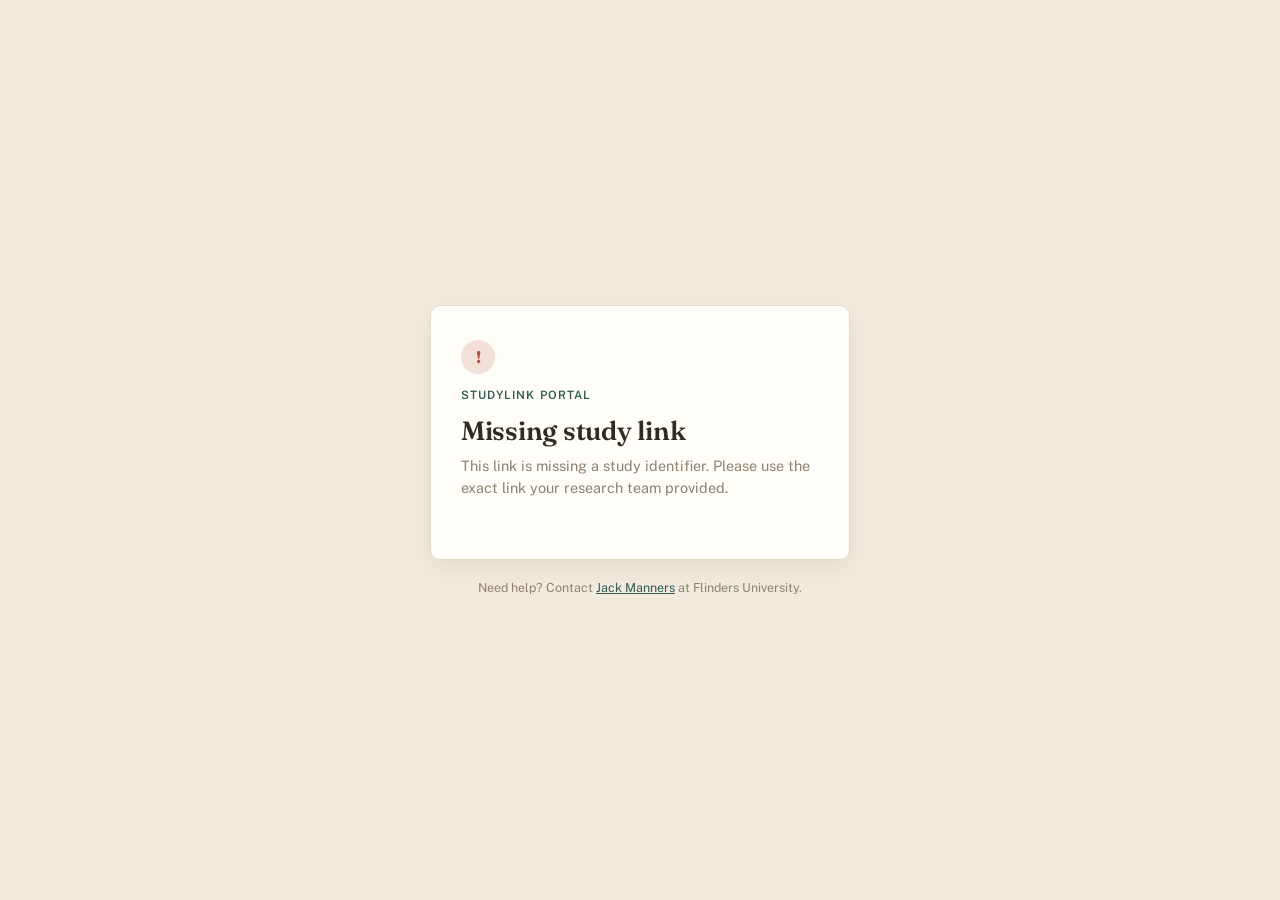
==== index.html @ aac68425 "Update Apps Script deployment URL Replace APPS_SCRIPT_URL in admin.html and index.html to point both" ====
<!DOCTYPE html>
<html lang="en">
<head>
<meta charset="UTF-8" />
<meta name="viewport" content="width=device-width, initial-scale=1.0" />
<title>StudyLink Portal</title>
<link rel="icon" type="image/svg+xml" href="favicon.svg">
<link rel="preconnect" href="https://fonts.googleapis.com">
<link rel="preconnect" href="https://fonts.gstatic.com" crossorigin>
<link href="https://fonts.googleapis.com/css2?family=Fraunces:opsz,wght@9..144,500;9..144,600&family=Public+Sans:wght@400;500;600;700&display=swap" rel="stylesheet">
<style>
  :root {
    --bg: #f2ebdd;
    --card-bg: #fffdf8;
    --text: #332a1f;
    --muted: #8c8071;
    --primary: #2f5d52;
    --primary-dark: #21453c;
    --success: #4d7c5f;
    --error: #b0503a;
    --border: #e5dcc6;
    --radius: 10px;
    --font-display: 'Fraunces', Georgia, 'Times New Roman', serif;
    --font-body: 'Public Sans', -apple-system, BlinkMacSystemFont, "Segoe UI", sans-serif;
  }
  * { box-sizing: border-box; }
  body {
    margin: 0;
    min-height: 100vh;
    display: flex;
    flex-direction: column;
    align-items: center;
    justify-content: center;
    gap: 20px;
    background: var(--bg);
    font-family: var(--font-body);
    color: var(--text);
    padding: 20px;
  }
  .card {
    width: 100%;
    max-width: 420px;
    background: var(--card-bg);
    border: 1px solid var(--border);
    border-radius: var(--radius);
    box-shadow: 0 8px 24px rgba(64, 48, 24, 0.08);
    padding: 34px 30px;
  }
  .flip-container {
    width: 100%;
    max-width: 420px;
    perspective: 1400px;
  }
  .flip-inner {
    position: relative;
    width: 100%;
    display: grid;
    transform-style: preserve-3d;
    transition: transform 0.7s cubic-bezier(0.4, 0.15, 0.2, 1);
  }
  .flip-inner.flipped {
    transform: rotateY(180deg);
  }
  .flip-face {
    grid-area: 1 / 1;
    width: 100%;
    align-self: start;
    backface-visibility: hidden;
    -webkit-backface-visibility: hidden;
  }
  .flip-face-back {
    transform: rotateY(180deg);
  }
  .eyebrow {
    font-family: var(--font-body);
    font-size: 0.72rem;
    font-weight: 600;
    letter-spacing: 0.1em;
    text-transform: uppercase;
    color: var(--primary);
    margin: 0 0 12px;
  }
  h1 {
    font-family: var(--font-display);
    font-size: 1.65rem;
    font-weight: 600;
    letter-spacing: -0.01em;
    margin: 0 0 8px;
  }
  p.subtitle {
    margin: 0 0 26px;
    color: var(--muted);
    font-size: 0.9rem;
    line-height: 1.55;
  }
  label {
    display: block;
    font-size: 0.82rem;
    font-weight: 600;
    margin-bottom: 6px;
    color: var(--text);
  }
  input[type="text"],
  input[type="tel"],
  input[type="number"] {
    width: 100%;
    padding: 12px 14px;
    font-size: 1rem;
    font-family: var(--font-body);
    background: var(--bg);
    color: var(--text);
    border: 1px solid var(--border);
    border-radius: 8px;
    margin-bottom: 16px;
    outline: none;
    letter-spacing: 0.02em;
    transition: border-color 0.15s;
  }
  input:focus {
    border-color: var(--primary);
  }
  input::placeholder {
    color: #b3a892;
    letter-spacing: normal;
  }
  button {
    width: 100%;
    padding: 12px 16px;
    font-family: var(--font-body);
    font-size: 0.95rem;
    font-weight: 600;
    letter-spacing: 0.01em;
    border: none;
    border-radius: 8px;
    background: var(--primary);
    color: #fdfaf3;
    cursor: pointer;
    transition: background 0.15s, opacity 0.15s;
    display: flex;
    align-items: center;
    justify-content: center;
    gap: 8px;
  }
  button:hover:not(:disabled) { background: var(--primary-dark); }
  button:disabled { opacity: 0.6; cursor: not-allowed; }
  .hidden { display: none !important; }
  .error-msg {
    color: var(--error);
    font-size: 0.85rem;
    margin: -8px 0 16px;
    min-height: 1em;
  }
  /* Plain spinner — used everywhere except the login button, which gets
     the more elaborate breathing-dots .loader below. */
  .spinner {
    width: 20px;
    height: 20px;
    border: 2.5px solid rgba(0, 0, 0, 0.12);
    border-top-color: var(--primary);
    border-radius: 50%;
    animation: spin 0.7s linear infinite;
  }
  @keyframes spin { to { transform: rotate(360deg); } }

  .loader {
    display: flex;
    align-items: center;
    justify-content: center;
    gap: 7px;
    height: 10px;
  }
  .loader span {
    width: 8px;
    height: 8px;
    border-radius: 50%;
    background: currentColor;
    transform: scale(0.4);
    opacity: 0.4;
  }
  .loader span:nth-child(1) { animation: dot-breathe-0 1.7s ease-in-out infinite; }
  .loader span:nth-child(2) { animation: dot-breathe-1 1.7s ease-in-out infinite; }
  .loader span:nth-child(3) { animation: dot-breathe-2 1.7s ease-in-out infinite; }
  .loader span:nth-child(4) { animation: dot-breathe-3 1.7s ease-in-out infinite; }
  .loader span:nth-child(5) { animation: dot-breathe-4 1.7s ease-in-out infinite; }
  /* Each dot grows on the way left→right, then the rightmost dot shrinks
     first and the leftmost last, so the "lit" region visibly contracts
     right→left — a breathing sweep rather than five dots pulsing in place. */
  @keyframes dot-breathe-0 {
    0% { transform: scale(0.4); opacity: 0.4; }
    10%, 90% { transform: scale(1); opacity: 1; }
    100% { transform: scale(0.4); opacity: 0.4; }
  }
  @keyframes dot-breathe-1 {
    0%, 10% { transform: scale(0.4); opacity: 0.4; }
    20%, 80% { transform: scale(1); opacity: 1; }
    90%, 100% { transform: scale(0.4); opacity: 0.4; }
  }
  @keyframes dot-breathe-2 {
    0%, 20% { transform: scale(0.4); opacity: 0.4; }
    30%, 70% { transform: scale(1); opacity: 1; }
    80%, 100% { transform: scale(0.4); opacity: 0.4; }
  }
  @keyframes dot-breathe-3 {
    0%, 30% { transform: scale(0.4); opacity: 0.4; }
    40%, 60% { transform: scale(1); opacity: 1; }
    70%, 100% { transform: scale(0.4); opacity: 0.4; }
  }
  @keyframes dot-breathe-4 {
    0%, 40% { transform: scale(0.4); opacity: 0.4; }
    50% { transform: scale(1); opacity: 1; }
    60%, 100% { transform: scale(0.4); opacity: 0.4; }
  }

  .participant-badge {
    display: inline-block;
    max-width: 100%;
    background: var(--bg);
    border: 1px solid var(--border);
    color: var(--primary-dark);
    font-weight: 600;
    letter-spacing: 0.01em;
    padding: 4px 12px;
    border-radius: 999px;
    font-size: 0.76rem;
    margin-bottom: 20px;
    overflow-wrap: anywhere;
  }
  .status-line {
    text-align: center;
    color: var(--muted);
    font-size: 0.88rem;
    margin-top: 14px;
    min-height: 1.2em;
  }
  .code-display {
    text-align: center;
    padding: 26px 10px;
    border-radius: 10px;
    background: var(--bg);
    border: 1px solid var(--border);
    margin-top: 18px;
    transition: background 0.3s, border-color 0.3s, padding 0.3s;
  }
  .code-display.pulse {
    animation: pulseIn 0.5s ease;
  }
  @keyframes pulseIn {
    0% { transform: scale(0.96); opacity: 0; }
    100% { transform: scale(1); opacity: 1; }
  }
  .code-value-row {
    display: flex;
    align-items: center;
    justify-content: center;
    gap: 10px;
  }
  .code-value {
    font-family: var(--font-display);
    font-size: 2.5rem;
    font-weight: 600;
    font-variant-numeric: tabular-nums;
    letter-spacing: 0.1em;
    color: var(--primary);
    transition: font-size 0.3s, color 0.3s;
  }
  .copy-btn {
    flex: none;
    width: auto;
    padding: 0;
    display: inline-flex;
    align-items: center;
    justify-content: center;
    background: none;
    border: none;
    color: var(--muted);
    cursor: pointer;
    transition: color 0.15s;
  }
  .copy-btn:hover { background: none; color: var(--primary); }
  .copy-btn svg { width: 16px; height: 16px; display: block; }
  .copy-btn.copied { color: var(--success); }
  .code-value-row .copy-btn svg { width: 20px; height: 20px; }
  /* Only match found, but stale — de-emphasize instead of announcing it
     like a fresh code, since it likely isn't what the participant needs. */
  .code-display.stale {
    padding: 16px 10px;
    background: transparent;
  }
  .code-display.stale .code-value {
    font-size: 1.5rem;
    color: var(--muted);
    letter-spacing: 0.08em;
  }
  .code-age {
    display: none;
    margin-top: 6px;
    font-size: 0.74rem;
    color: var(--muted);
  }
  .code-display.stale .code-age {
    display: block;
  }
  .code-subject {
    margin-top: 8px;
    font-size: 0.8rem;
    color: var(--muted);
    word-break: break-word;
  }
  .history-toggle {
    background: none;
    border: none;
    width: auto;
    padding: 0;
    margin-top: 14px;
    font-size: 0.8rem;
    font-weight: 600;
    color: var(--primary);
    text-decoration: underline;
    cursor: pointer;
  }
  .history-toggle:hover { color: var(--primary-dark); background: none; }
  .code-history {
    margin-top: 12px;
    display: flex;
    flex-direction: column;
    gap: 8px;
  }
  .code-history-item {
    display: flex;
    justify-content: space-between;
    align-items: baseline;
    gap: 10px;
    padding: 8px 12px;
    background: var(--bg);
    border: 1px solid var(--border);
    border-radius: 8px;
    font-size: 0.8rem;
  }
  .code-history-code-group {
    display: flex;
    align-items: center;
    gap: 6px;
  }
  .code-history-code {
    font-family: var(--font-display);
    font-weight: 600;
    font-variant-numeric: tabular-nums;
    letter-spacing: 0.06em;
    color: var(--text);
  }
  .code-history-meta {
    color: var(--muted);
    text-align: right;
    white-space: nowrap;
  }
  .logout-link {
    display: block;
    text-align: center;
    margin-top: 18px;
    font-size: 0.85rem;
    color: var(--muted);
    text-decoration: underline;
    cursor: pointer;
    background: none;
    border: none;
    width: auto;
    padding: 0;
  }
  .logout-link:hover { color: var(--text); background: none; }

  .status-icon {
    width: 34px;
    height: 34px;
    border-radius: 50%;
    display: flex;
    align-items: center;
    justify-content: center;
    margin-bottom: 14px;
    background: var(--bg);
  }
  .status-icon.warn {
    background: #f3e0d8;
    color: var(--error);
    font-family: var(--font-display);
    font-weight: 700;
  }

  .health-check-trigger {
    margin-top: 10px;
  }
  .health-check-item {
    padding: 9px 0;
    border-bottom: 1px solid var(--border);
    font-size: 0.85rem;
    display: flex;
    gap: 8px;
    align-items: flex-start;
  }
  .health-check-item:last-child { border-bottom: none; }
  .health-check-mark {
    flex: none;
    width: 18px;
    height: 18px;
    border-radius: 50%;
    display: flex;
    align-items: center;
    justify-content: center;
    font-size: 0.7rem;
    font-weight: 700;
    color: #fff;
  }
  .health-check-mark.ok { background: var(--success); }
  .health-check-mark.fail { background: var(--error); }
  .health-check-detail {
    margin-top: 2px;
    font-size: 0.74rem;
    color: var(--muted);
    word-break: break-word;
  }

  footer {
    text-align: center;
    font-size: 0.78rem;
    color: var(--muted);
    max-width: 420px;
  }
  footer a {
    color: var(--primary);
    text-decoration: underline;
  }
  footer a:hover { color: var(--primary-dark); }
</style>
</head>
<body>

  <!-- Shown while resolving the study, or if the ?base= link is missing/unknown -->
  <div class="card" id="statusCard">
    <div class="status-icon" id="statusIcon"><span class="spinner"></span></div>
    <p class="eyebrow">StudyLink Portal</p>
    <h1 id="statusHeading">Loading…</h1>
    <p class="subtitle" id="statusMessage" aria-live="polite">One moment.</p>
  </div>

  <!-- Login / code retrieval, as a horizontal flip card -->
  <div class="flip-container hidden" id="flipContainer">
    <div class="flip-inner" id="flipInner">

      <!-- Login screen (front face) -->
      <div class="card flip-face" id="loginCard">
        <p class="eyebrow" id="studyEyebrow">StudyLink Portal</p>
        <h1>Sign in</h1>
        <p class="subtitle">Enter your access token to retrieve your device verification code.</p>
        <form id="loginForm">
          <label for="patientToken">Access Token</label>
          <input type="text" id="patientToken" placeholder="Enter your token" required autocomplete="off" />
          <div class="error-msg" id="loginError" role="alert"></div>
          <button type="submit" id="loginBtn">
            <span id="loginBtnText">Continue</span>
          </button>
        </form>
        <button type="button" class="logout-link health-check-trigger" id="healthCheckBtn">Check system status</button>
      </div>

      <!-- Back face: code retrieval screen, or system-status panel -->
      <div class="card flip-face flip-face-back" id="backFace">
        <div id="codeCard">
          <div class="participant-badge" id="participantBadge"></div>
          <h1 id="codeHeading">Looking for your code</h1>
          <p class="subtitle">We're watching your device's inbox — this updates automatically.</p>

          <button id="fetchBtn">Waiting for code…</button>
          <div class="status-line" id="statusLine" aria-live="polite"></div>

          <div class="code-display hidden" id="codeDisplay">
            <div class="code-value-row">
              <div class="code-value" id="codeValue"></div>
              <button type="button" class="copy-btn" id="copyPrimaryBtn" aria-label="Copy code"></button>
            </div>
            <div class="code-subject" id="codeSubject"></div>
            <div class="code-age" id="codeAge"></div>
          </div>

          <button type="button" class="history-toggle hidden" id="historyToggle"></button>
          <div class="code-history hidden" id="codeHistory"></div>

          <button type="button" class="logout-link" id="logoutBtn">Sign out</button>
        </div>

        <div id="healthCard" class="hidden">
          <p class="eyebrow">StudyLink Portal</p>
          <h1>System status</h1>
          <p class="subtitle">Checks the backend's config, REDCap connectivity, and Gmail access.</p>
          <div id="healthResults" aria-live="polite"></div>
          <button type="button" class="logout-link health-check-trigger" id="healthBackBtn">Back to sign in</button>
        </div>
      </div>

    </div>
  </div>

  <footer>
    Need help? Contact <a href="mailto:jack.manners@flinders.edu.au">Jack Manners</a> at Flinders University.
  </footer>

<script>
  // ── Configuration ────────────────────────────────────────────────────
  // This site talks to one Apps Script deployment. Which study a visitor
  // hits is picked by a `?base=value` query param — the backend resolves
  // everything else (REDCap config, display name, dedicated vs forwarded)
  // from its own Script Properties. See backend/Code.gs.
  const APPS_SCRIPT_URL = 'https://script.google.com/macros/s/AKfycbwiiGSyvZVQu3YsOCex7F7COPdEGtF26VEbgBn6jhNqsBMx2fxoNR5owNkuV1xASe0FwQ/exec';

  let STUDY_NAME = null;
  let STUDY_BASE = null;

  const POLL_INTERVAL_MS = 5000;
  const MAX_POLL_ATTEMPTS = 24; // 24 * 5s = 120s
  const AUTO_RECHECK_MS = 30000; // re-run the fetch cycle this often while idle

  // ── State ────────────────────────────────────────────────────────────
  let currentToken = null;
  let pollTimer = null;
  let pollAttempts = 0;
  let autoRecheckTimer = null;

  const statusCard = document.getElementById('statusCard');
  const statusIcon = document.getElementById('statusIcon');
  const statusHeading = document.getElementById('statusHeading');
  const statusMessage = document.getElementById('statusMessage');

  const flipContainer = document.getElementById('flipContainer');
  const flipInner = document.getElementById('flipInner');

  const loginForm = document.getElementById('loginForm');
  const loginBtn = document.getElementById('loginBtn');
  const loginBtnText = document.getElementById('loginBtnText');
  const loginError = document.getElementById('loginError');

  const participantBadge = document.getElementById('participantBadge');
  const fetchBtn = document.getElementById('fetchBtn');
  const statusLine = document.getElementById('statusLine');
  const codeDisplay = document.getElementById('codeDisplay');
  const codeValue = document.getElementById('codeValue');
  const copyPrimaryBtn = document.getElementById('copyPrimaryBtn');
  const codeSubject = document.getElementById('codeSubject');
  const codeAge = document.getElementById('codeAge');
  const historyToggle = document.getElementById('historyToggle');
  const codeHistory = document.getElementById('codeHistory');
  const logoutBtn = document.getElementById('logoutBtn');

  const HISTORY_AUTO_EXPAND_MINUTES = 10;

  // ── Study resolution ─────────────────────────────────────────────────
  initStudy();

  async function initStudy() {
    const base = new URLSearchParams(window.location.search).get('base');
    if (!base) {
      showStudyError('Missing study link', 'This link is missing a study identifier. Please use the exact link your research team provided.');
      return;
    }
    STUDY_BASE = base;

    let result;
    try {
      result = await callBackend('studyInfo', {});
    } catch (err) {
      showStudyError('Could not reach the server', 'Please check your connection and reload the page.');
      return;
    }

    if (!result.success) {
      showStudyError('Study not found', 'This link doesn\'t match a known study. Please use the exact link your research team provided.');
      return;
    }

    STUDY_NAME = result.name || 'StudyLink Portal';
    document.title = STUDY_NAME;
    document.getElementById('studyEyebrow').textContent = STUDY_NAME;

    const prefillToken = new URLSearchParams(window.location.search).get('token');
    if (prefillToken) {
      document.getElementById('patientToken').value = prefillToken;
    }

    statusCard.classList.add('hidden');
    flipContainer.classList.remove('hidden');
  }

  function showStudyError(heading, message) {
    statusIcon.className = 'status-icon warn';
    statusIcon.textContent = '!';
    statusHeading.textContent = heading;
    statusMessage.textContent = message;
  }

  // Sending as text/plain avoids a CORS preflight against the Apps Script
  // endpoint (which cannot answer OPTIONS). The body is still JSON.
  // `base` is always included so a shared hub deployment (serving
  // multiple forwarded-mail studies from one Apps Script) knows which
  // study's config to use — a dedicated single-study deployment just
  // ignores it.
  async function callBackend(action, extra) {
    const response = await fetch(APPS_SCRIPT_URL, {
      method: 'POST',
      headers: { 'Content-Type': 'text/plain;charset=utf-8' },
      body: JSON.stringify(Object.assign({ action: action, base: STUDY_BASE }, extra))
    });
    if (!response.ok) {
      throw new Error('Network error (' + response.status + ')');
    }
    return response.json();
  }

  // ── Login ────────────────────────────────────────────────────────────
  loginForm.addEventListener('submit', async (e) => {
    e.preventDefault();
    const token = document.getElementById('patientToken').value.trim();
    if (!token) return;

    loginError.textContent = '';
    setLoginLoading(true);

    try {
      const result = await callBackend('verify', { token: token });
      if (result.success) {
        currentToken = token;
        showCodeScreen(result.address);
      } else {
        loginError.textContent = result.error || 'Verification failed.';
      }
    } catch (err) {
      loginError.textContent = 'Could not reach the server. Please try again.';
    } finally {
      setLoginLoading(false);
    }
  });

  function setLoginLoading(isLoading) {
    loginBtn.disabled = isLoading;
    loginBtnText.textContent = isLoading ? '' : 'Continue';
    if (isLoading) {
      loginBtn.innerHTML = '<span class="loader"><span></span><span></span><span></span><span></span><span></span></span>';
    } else {
      loginBtn.innerHTML = '<span id="loginBtnText">Continue</span>';
    }
  }

  function showCodeScreen(address) {
    participantBadge.textContent = address || 'Signed in';
    flipInner.classList.add('flipped');
    startPolling();
  }

  logoutBtn.addEventListener('click', () => {
    resetCodeScreen();
    clearAutoRecheck();
    currentToken = null;
    document.getElementById('patientToken').value = '';
    flipInner.classList.remove('flipped');
  });

  // ── Code fetch + polling ─────────────────────────────────────────────
  fetchBtn.addEventListener('click', startPolling);

  function resetCodeScreen() {
    stopPolling();
    fetchBtn.disabled = false;
    fetchBtn.textContent = 'Fetch Device Code';
    statusLine.textContent = '';
    codeDisplay.classList.add('hidden');
    codeDisplay.classList.remove('pulse');
    codeDisplay.classList.remove('stale');
    codeAge.textContent = '';
    historyToggle.classList.add('hidden');
    codeHistory.classList.add('hidden');
    codeHistory.innerHTML = '';
  }

  function startPolling() {
    // Every call to startPolling — manual click, initial login, or an
    // auto-recheck firing — resets the 30s auto-recheck clock from here.
    scheduleAutoRecheck();
    pollAttempts = 0;
    fetchBtn.disabled = true;
    codeDisplay.classList.add('hidden');
    fetchBtn.textContent = 'Waiting for code...';
    pollOnce();
    pollTimer = setInterval(pollOnce, POLL_INTERVAL_MS);
  }

  function stopPolling() {
    if (pollTimer) {
      clearInterval(pollTimer);
      pollTimer = null;
    }
  }

  // Re-runs the same check as a manual "Fetch Device Code" press, every
  // AUTO_RECHECK_MS, as long as this screen stays open. Skips a tick if a
  // fetch cycle is still actively running (pollTimer set) rather than
  // interrupting it. Resets (not just continues) on every startPolling()
  // call, so a manual press pushes the next auto-recheck 30s further out.
  function scheduleAutoRecheck() {
    if (autoRecheckTimer) clearInterval(autoRecheckTimer);
    autoRecheckTimer = setInterval(() => {
      if (!pollTimer) startPolling();
    }, AUTO_RECHECK_MS);
  }

  function clearAutoRecheck() {
    if (autoRecheckTimer) {
      clearInterval(autoRecheckTimer);
      autoRecheckTimer = null;
    }
  }

  async function pollOnce() {
    pollAttempts++;
    const secondsLeft = Math.max(0, (MAX_POLL_ATTEMPTS - pollAttempts) * (POLL_INTERVAL_MS / 1000));
    statusLine.textContent = 'Checking for code... (' + secondsLeft + 's remaining)';

    try {
      const result = await callBackend('fetchCode', { token: currentToken });
      if (result.found && result.code) {
        stopPolling();
        showCode(result);
        return;
      }
      if (result.error) {
        stopPolling();
        statusLine.textContent = result.error;
        fetchBtn.disabled = false;
        fetchBtn.textContent = 'Fetch Device Code';
        return;
      }
    } catch (err) {
      // Transient network errors are ignored; polling continues until timeout.
    }

    if (pollAttempts >= MAX_POLL_ATTEMPTS) {
      stopPolling();
      statusLine.textContent = 'No code received within 2 minutes. Please try again.';
      fetchBtn.disabled = false;
      fetchBtn.textContent = 'Fetch Device Code';
    }
  }

  function showCode(result) {
    fetchBtn.disabled = false;
    fetchBtn.textContent = 'Fetch Device Code';
    statusLine.textContent = 'Code received.';
    codeValue.textContent = result.code;
    copyPrimaryBtn.dataset.code = result.code;
    codeSubject.textContent = result.subject || '';

    const ageMinutes = (Date.now() - new Date(result.receivedAt).getTime()) / 60000;
    const stale = ageMinutes >= HISTORY_AUTO_EXPAND_MINUTES;
    codeAge.textContent = stale ? 'Received ' + relativeTime(result.receivedAt) : '';
    codeDisplay.classList.toggle('stale', stale);

    codeDisplay.classList.remove('hidden');
    codeDisplay.classList.add('pulse');
    renderHistory(result.messages || [], result.receivedAt);
  }

  // Others besides the primary/most-recent code, which is already shown
  // big above. Nothing to render when there's only one match.
  function renderHistory(messages, primaryReceivedAt) {
    const others = messages.slice(1);
    if (others.length === 0) {
      historyToggle.classList.add('hidden');
      codeHistory.classList.add('hidden');
      codeHistory.innerHTML = '';
      return;
    }

    codeHistory.innerHTML = others.map((m) => {
      const subject = escapeHtml(m.subject || '');
      const code = escapeHtml(m.code || '');
      const when = escapeHtml(relativeTime(m.receivedAt));
      return '<div class="code-history-item">' +
        '<span class="code-history-code-group">' +
          '<span class="code-history-code">' + code + '</span>' +
          '<button type="button" class="copy-btn" data-code="' + code + '" aria-label="Copy code">' + COPY_ICON_SVG + '</button>' +
        '</span>' +
        '<span class="code-history-meta" title="' + subject + '">' + when + '</span>' +
        '</div>';
    }).join('');

    const primaryAgeMinutes = (Date.now() - new Date(primaryReceivedAt).getTime()) / 60000;
    const autoExpand = primaryAgeMinutes < HISTORY_AUTO_EXPAND_MINUTES;

    historyToggle.textContent = 'Show ' + others.length + ' earlier code' + (others.length > 1 ? 's' : '');
    historyToggle.classList.remove('hidden');
    codeHistory.classList.toggle('hidden', !autoExpand);
    historyToggle.classList.toggle('hidden', autoExpand);
  }

  historyToggle.addEventListener('click', () => {
    codeHistory.classList.remove('hidden');
    historyToggle.classList.add('hidden');
  });

  // ── Copy to clipboard ────────────────────────────────────────────────
  const COPY_ICON_SVG = '<svg viewBox="0 0 24 24" fill="none" stroke="currentColor" stroke-width="2" ' +
    'stroke-linecap="round" stroke-linejoin="round"><rect x="9" y="9" width="13" height="13" rx="2"></rect>' +
    '<path d="M5 15H4a2 2 0 0 1-2-2V4a2 2 0 0 1 2-2h9a2 2 0 0 1 2 2v1"></path></svg>';
  const CHECK_ICON_SVG = '<svg viewBox="0 0 24 24" fill="none" stroke="currentColor" stroke-width="2.5" ' +
    'stroke-linecap="round" stroke-linejoin="round"><polyline points="20 6 9 17 4 12"></polyline></svg>';

  copyPrimaryBtn.innerHTML = COPY_ICON_SVG;
  copyPrimaryBtn.addEventListener('click', () => copyCode(copyPrimaryBtn, copyPrimaryBtn.dataset.code));

  // Delegated: history items are re-rendered wholesale on every code fetch.
  codeHistory.addEventListener('click', (e) => {
    const btn = e.target.closest('.copy-btn');
    if (btn) copyCode(btn, btn.dataset.code);
  });

  async function copyCode(button, code) {
    if (!code) return;
    try {
      await navigator.clipboard.writeText(code);
    } catch (err) {
      // Clipboard API needs a secure context/permission; fall back to a
      // hidden textarea + execCommand for older or restricted browsers.
      const textarea = document.createElement('textarea');
      textarea.value = code;
      textarea.style.position = 'fixed';
      textarea.style.opacity = '0';
      document.body.appendChild(textarea);
      textarea.select();
      try { document.execCommand('copy'); } catch (err2) { /* give up quietly */ }
      document.body.removeChild(textarea);
    }
    const original = button.innerHTML;
    button.innerHTML = CHECK_ICON_SVG;
    button.classList.add('copied');
    setTimeout(() => {
      button.innerHTML = original;
      button.classList.remove('copied');
    }, 1500);
  }

  function relativeTime(isoString) {
    const minutes = Math.max(0, Math.round((Date.now() - new Date(isoString).getTime()) / 60000));
    if (minutes < 1) return 'just now';
    if (minutes === 1) return '1 min ago';
    if (minutes < 60) return minutes + ' min ago';
    const hours = Math.round(minutes / 60);
    return hours === 1 ? '1 hr ago' : hours + ' hrs ago';
  }

  function escapeHtml(str) {
    const div = document.createElement('div');
    div.textContent = str;
    return div.innerHTML;
  }

  // ── System status (health check) ─────────────────────────────────────
  const healthCheckBtn = document.getElementById('healthCheckBtn');
  const healthBackBtn = document.getElementById('healthBackBtn');
  const healthCard = document.getElementById('healthCard');
  const healthResults = document.getElementById('healthResults');
  const codeCardPanel = document.getElementById('codeCard');

  healthCheckBtn.addEventListener('click', async () => {
    codeCardPanel.classList.add('hidden');
    healthCard.classList.remove('hidden');
    healthResults.innerHTML = '<span class="spinner"></span>';
    flipInner.classList.add('flipped');

    try {
      const result = await callBackend('healthCheck', {});
      renderHealthResults(result.checks || []);
    } catch (err) {
      healthResults.innerHTML = '<p class="subtitle">Could not reach the server.</p>';
    }
  });

  healthBackBtn.addEventListener('click', () => {
    flipInner.classList.remove('flipped');
    healthCard.classList.add('hidden');
    codeCardPanel.classList.remove('hidden');
  });

  function renderHealthResults(checks) {
    if (checks.length === 0) {
      healthResults.innerHTML = '<p class="subtitle">No results returned.</p>';
      return;
    }
    healthResults.innerHTML = checks.map((c) => {
      const mark = c.ok ? '<span class="health-check-mark ok">✓</span>' : '<span class="health-check-mark fail">✕</span>';
      const detail = c.detail ? '<div class="health-check-detail">' + escapeHtml(c.detail) + '</div>' : '';
      return '<div class="health-check-item">' + mark +
        '<div><div>' + escapeHtml(c.label) + '</div>' + detail + '</div></div>';
    }).join('');
  }
</script>
</body>
</html>
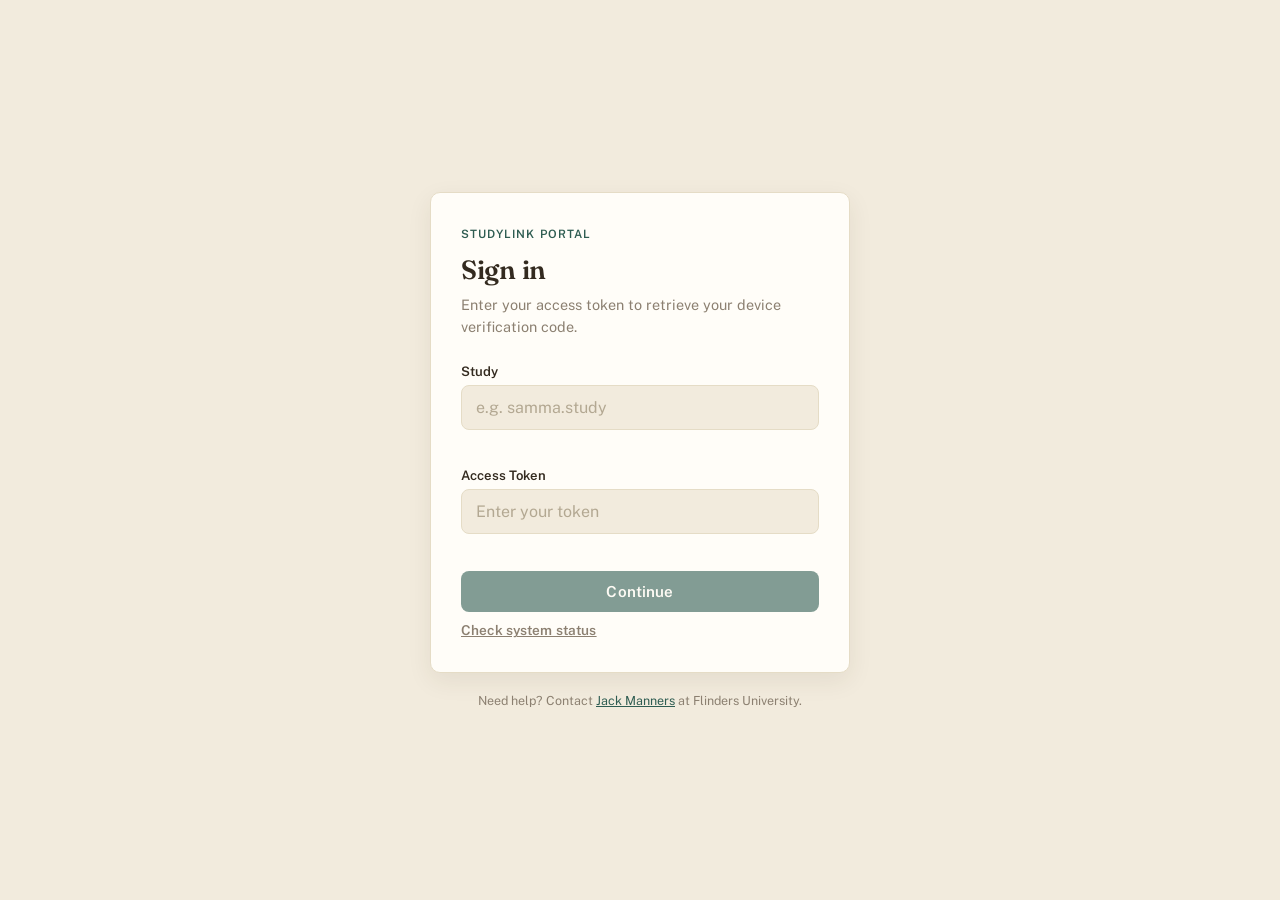
==== commit ab64d037: "Make the participant portal an installable PWA; add manual study picker - manifest.json + icons + mi" ====
--- a/index.html
+++ b/index.html
@@ -5,6 +5,12 @@
 <meta name="viewport" content="width=device-width, initial-scale=1.0" />
 <title>StudyLink Portal</title>
 <link rel="icon" type="image/svg+xml" href="favicon.svg">
+<link rel="manifest" href="manifest.json">
+<meta name="theme-color" content="#2f5d52">
+<link rel="apple-touch-icon" href="icons/apple-touch-icon.png">
+<meta name="apple-mobile-web-app-capable" content="yes">
+<meta name="apple-mobile-web-app-status-bar-style" content="default">
+<meta name="apple-mobile-web-app-title" content="StudyLink">
 <link rel="preconnect" href="https://fonts.googleapis.com">
 <link rel="preconnect" href="https://fonts.gstatic.com" crossorigin>
 <link href="https://fonts.googleapis.com/css2?family=Fraunces:opsz,wght@9..144,500;9..144,600&family=Public+Sans:wght@400;500;600;700&display=swap" rel="stylesheet">
@@ -306,53 +312,6 @@
     color: var(--muted);
     word-break: break-word;
   }
-  .history-toggle {
-    background: none;
-    border: none;
-    width: auto;
-    padding: 0;
-    margin-top: 14px;
-    font-size: 0.8rem;
-    font-weight: 600;
-    color: var(--primary);
-    text-decoration: underline;
-    cursor: pointer;
-  }
-  .history-toggle:hover { color: var(--primary-dark); background: none; }
-  .code-history {
-    margin-top: 12px;
-    display: flex;
-    flex-direction: column;
-    gap: 8px;
-  }
-  .code-history-item {
-    display: flex;
-    justify-content: space-between;
-    align-items: baseline;
-    gap: 10px;
-    padding: 8px 12px;
-    background: var(--bg);
-    border: 1px solid var(--border);
-    border-radius: 8px;
-    font-size: 0.8rem;
-  }
-  .code-history-code-group {
-    display: flex;
-    align-items: center;
-    gap: 6px;
-  }
-  .code-history-code {
-    font-family: var(--font-display);
-    font-weight: 600;
-    font-variant-numeric: tabular-nums;
-    letter-spacing: 0.06em;
-    color: var(--text);
-  }
-  .code-history-meta {
-    color: var(--muted);
-    text-align: right;
-    white-space: nowrap;
-  }
   .logout-link {
     display: block;
     text-align: center;
@@ -433,16 +392,8 @@
 </head>
 <body>
 
-  <!-- Shown while resolving the study, or if the ?base= link is missing/unknown -->
-  <div class="card" id="statusCard">
-    <div class="status-icon" id="statusIcon"><span class="spinner"></span></div>
-    <p class="eyebrow">StudyLink Portal</p>
-    <h1 id="statusHeading">Loading…</h1>
-    <p class="subtitle" id="statusMessage" aria-live="polite">One moment.</p>
-  </div>
-
   <!-- Login / code retrieval, as a horizontal flip card -->
-  <div class="flip-container hidden" id="flipContainer">
+  <div class="flip-container" id="flipContainer">
     <div class="flip-inner" id="flipInner">
 
       <!-- Login screen (front face) -->
@@ -450,6 +401,12 @@
         <p class="eyebrow" id="studyEyebrow">StudyLink Portal</p>
         <h1>Sign in</h1>
         <p class="subtitle">Enter your access token to retrieve your device verification code.</p>
+
+        <label for="studyBaseInput">Study</label>
+        <input type="text" id="studyBaseInput" list="studyBaseList" placeholder="e.g. samma.study" autocomplete="off" />
+        <datalist id="studyBaseList"></datalist>
+        <div class="error-msg" id="studyBaseError" role="alert"></div>
+
         <form id="loginForm">
           <label for="patientToken">Access Token</label>
           <input type="text" id="patientToken" placeholder="Enter your token" required autocomplete="off" />
@@ -480,9 +437,6 @@
             <div class="code-age" id="codeAge"></div>
           </div>
 
-          <button type="button" class="history-toggle hidden" id="historyToggle"></button>
-          <div class="code-history hidden" id="codeHistory"></div>
-
           <button type="button" class="logout-link" id="logoutBtn">Sign out</button>
         </div>
 
@@ -510,6 +464,10 @@
   // from its own Script Properties. See backend/Code.gs.
   const APPS_SCRIPT_URL = 'https://script.google.com/macros/s/AKfycbwiiGSyvZVQu3YsOCex7F7COPdEGtF26VEbgBn6jhNqsBMx2fxoNR5owNkuV1xASe0FwQ/exec';
 
+  if ('serviceWorker' in navigator) {
+    window.addEventListener('load', () => navigator.serviceWorker.register('sw.js'));
+  }
+
   let STUDY_NAME = null;
   let STUDY_BASE = null;
 
@@ -522,11 +480,6 @@
   let pollTimer = null;
   let pollAttempts = 0;
   let autoRecheckTimer = null;
-
-  const statusCard = document.getElementById('statusCard');
-  const statusIcon = document.getElementById('statusIcon');
-  const statusHeading = document.getElementById('statusHeading');
-  const statusMessage = document.getElementById('statusMessage');
 
   const flipContainer = document.getElementById('flipContainer');
   const flipInner = document.getElementById('flipInner');
@@ -544,55 +497,110 @@
   const copyPrimaryBtn = document.getElementById('copyPrimaryBtn');
   const codeSubject = document.getElementById('codeSubject');
   const codeAge = document.getElementById('codeAge');
-  const historyToggle = document.getElementById('historyToggle');
-  const codeHistory = document.getElementById('codeHistory');
   const logoutBtn = document.getElementById('logoutBtn');
 
-  const HISTORY_AUTO_EXPAND_MINUTES = 10;
+  const studyBaseInput = document.getElementById('studyBaseInput');
+  const studyBaseList = document.getElementById('studyBaseList');
+  const studyBaseError = document.getElementById('studyBaseError');
+  const patientTokenInput = document.getElementById('patientToken');
 
   // ── Study resolution ─────────────────────────────────────────────────
+  // A ?base= link param is the normal path. But an installed PWA opens at
+  // a bare start_url with no query string, so we also remember the last
+  // resolved study (and a short history of others) in localStorage and
+  // let the participant type/pick one directly above the token field.
+  const LAST_BASE_KEY = 'studylink_last_base';
+  const RECENT_STUDIES_KEY = 'studylink_recent_studies';
+  const MAX_RECENT_STUDIES = 6;
+
+  populateStudyDatalist();
   initStudy();
 
+  function getRecentStudies() {
+    try {
+      const raw = localStorage.getItem(RECENT_STUDIES_KEY);
+      const list = raw ? JSON.parse(raw) : [];
+      return Array.isArray(list) ? list : [];
+    } catch (err) {
+      return [];
+    }
+  }
+
+  function rememberStudy(base, name) {
+    const list = getRecentStudies().filter((s) => s.base !== base);
+    list.unshift({ base: base, name: name });
+    localStorage.setItem(RECENT_STUDIES_KEY, JSON.stringify(list.slice(0, MAX_RECENT_STUDIES)));
+    localStorage.setItem(LAST_BASE_KEY, base);
+    populateStudyDatalist();
+  }
+
+  function populateStudyDatalist() {
+    studyBaseList.innerHTML = getRecentStudies()
+      .map((s) => '<option value="' + escapeHtml(s.base) + '">' + escapeHtml(s.name) + '</option>')
+      .join('');
+  }
+
   async function initStudy() {
-    const base = new URLSearchParams(window.location.search).get('base');
+    const urlBase = new URLSearchParams(window.location.search).get('base');
+    const base = urlBase || localStorage.getItem(LAST_BASE_KEY) || '';
+    studyBaseInput.value = base;
+
     if (!base) {
-      showStudyError('Missing study link', 'This link is missing a study identifier. Please use the exact link your research team provided.');
+      setStudyResolved(false);
       return;
     }
+
+    await resolveStudy(base);
+
+    const prefillToken = new URLSearchParams(window.location.search).get('token');
+    if (prefillToken) {
+      patientTokenInput.value = prefillToken;
+    }
+  }
+
+  async function resolveStudy(base) {
     STUDY_BASE = base;
+    studyBaseError.textContent = '';
 
     let result;
     try {
       result = await callBackend('studyInfo', {});
     } catch (err) {
-      showStudyError('Could not reach the server', 'Please check your connection and reload the page.');
+      studyBaseError.textContent = 'Could not reach the server. Please check your connection.';
+      setStudyResolved(false);
       return;
     }
 
     if (!result.success) {
-      showStudyError('Study not found', 'This link doesn\'t match a known study. Please use the exact link your research team provided.');
+      studyBaseError.textContent = 'Unknown study. Please check the identifier your research team provided.';
+      setStudyResolved(false);
       return;
     }
 
     STUDY_NAME = result.name || 'StudyLink Portal';
     document.title = STUDY_NAME;
     document.getElementById('studyEyebrow').textContent = STUDY_NAME;
-
-    const prefillToken = new URLSearchParams(window.location.search).get('token');
-    if (prefillToken) {
-      document.getElementById('patientToken').value = prefillToken;
-    }
-
-    statusCard.classList.add('hidden');
-    flipContainer.classList.remove('hidden');
-  }
-
-  function showStudyError(heading, message) {
-    statusIcon.className = 'status-icon warn';
-    statusIcon.textContent = '!';
-    statusHeading.textContent = heading;
-    statusMessage.textContent = message;
-  }
+    rememberStudy(base, STUDY_NAME);
+    setStudyResolved(true);
+  }
+
+  function setStudyResolved(resolved) {
+    patientTokenInput.disabled = !resolved;
+    loginBtn.disabled = !resolved;
+    if (!resolved) {
+      document.getElementById('studyEyebrow').textContent = 'StudyLink Portal';
+      document.title = 'StudyLink Portal';
+    }
+  }
+
+  studyBaseInput.addEventListener('change', () => {
+    const base = studyBaseInput.value.trim();
+    if (base && base !== STUDY_BASE) {
+      resolveStudy(base);
+    } else if (!base) {
+      setStudyResolved(false);
+    }
+  });
 
   // Sending as text/plain avoids a CORS preflight against the Apps Script
   // endpoint (which cannot answer OPTIONS). The body is still JSON.
@@ -672,9 +680,6 @@
     codeDisplay.classList.remove('pulse');
     codeDisplay.classList.remove('stale');
     codeAge.textContent = '';
-    historyToggle.classList.add('hidden');
-    codeHistory.classList.add('hidden');
-    codeHistory.innerHTML = '';
   }
 
   function startPolling() {
@@ -746,61 +751,37 @@
     }
   }
 
+  // Known device-vendor senders, matched against the email subject and
+  // From address. Add more as new providers come on board.
+  const STALE_THRESHOLD_MINUTES = 10;
+  const VENDOR_MATCHERS = [
+    { label: 'Withings', pattern: /withings/i },
+    { label: 'OSA Guide', pattern: /osa[\s-]?guide/i }
+  ];
+
+  function vendorLabel(subject, from) {
+    const haystack = (subject || '') + ' ' + (from || '');
+    const match = VENDOR_MATCHERS.find((v) => v.pattern.test(haystack));
+    return match ? match.label : '';
+  }
+
+  // Only the single most recent matching code is shown.
   function showCode(result) {
     fetchBtn.disabled = false;
     fetchBtn.textContent = 'Fetch Device Code';
     statusLine.textContent = 'Code received.';
     codeValue.textContent = result.code;
     copyPrimaryBtn.dataset.code = result.code;
-    codeSubject.textContent = result.subject || '';
+    codeSubject.textContent = vendorLabel(result.subject, result.from);
 
     const ageMinutes = (Date.now() - new Date(result.receivedAt).getTime()) / 60000;
-    const stale = ageMinutes >= HISTORY_AUTO_EXPAND_MINUTES;
+    const stale = ageMinutes >= STALE_THRESHOLD_MINUTES;
     codeAge.textContent = stale ? 'Received ' + relativeTime(result.receivedAt) : '';
     codeDisplay.classList.toggle('stale', stale);
 
     codeDisplay.classList.remove('hidden');
     codeDisplay.classList.add('pulse');
-    renderHistory(result.messages || [], result.receivedAt);
-  }
-
-  // Others besides the primary/most-recent code, which is already shown
-  // big above. Nothing to render when there's only one match.
-  function renderHistory(messages, primaryReceivedAt) {
-    const others = messages.slice(1);
-    if (others.length === 0) {
-      historyToggle.classList.add('hidden');
-      codeHistory.classList.add('hidden');
-      codeHistory.innerHTML = '';
-      return;
-    }
-
-    codeHistory.innerHTML = others.map((m) => {
-      const subject = escapeHtml(m.subject || '');
-      const code = escapeHtml(m.code || '');
-      const when = escapeHtml(relativeTime(m.receivedAt));
-      return '<div class="code-history-item">' +
-        '<span class="code-history-code-group">' +
-          '<span class="code-history-code">' + code + '</span>' +
-          '<button type="button" class="copy-btn" data-code="' + code + '" aria-label="Copy code">' + COPY_ICON_SVG + '</button>' +
-        '</span>' +
-        '<span class="code-history-meta" title="' + subject + '">' + when + '</span>' +
-        '</div>';
-    }).join('');
-
-    const primaryAgeMinutes = (Date.now() - new Date(primaryReceivedAt).getTime()) / 60000;
-    const autoExpand = primaryAgeMinutes < HISTORY_AUTO_EXPAND_MINUTES;
-
-    historyToggle.textContent = 'Show ' + others.length + ' earlier code' + (others.length > 1 ? 's' : '');
-    historyToggle.classList.remove('hidden');
-    codeHistory.classList.toggle('hidden', !autoExpand);
-    historyToggle.classList.toggle('hidden', autoExpand);
-  }
-
-  historyToggle.addEventListener('click', () => {
-    codeHistory.classList.remove('hidden');
-    historyToggle.classList.add('hidden');
-  });
+  }
 
   // ── Copy to clipboard ────────────────────────────────────────────────
   const COPY_ICON_SVG = '<svg viewBox="0 0 24 24" fill="none" stroke="currentColor" stroke-width="2" ' +
@@ -811,12 +792,6 @@
 
   copyPrimaryBtn.innerHTML = COPY_ICON_SVG;
   copyPrimaryBtn.addEventListener('click', () => copyCode(copyPrimaryBtn, copyPrimaryBtn.dataset.code));
-
-  // Delegated: history items are re-rendered wholesale on every code fetch.
-  codeHistory.addEventListener('click', (e) => {
-    const btn = e.target.closest('.copy-btn');
-    if (btn) copyCode(btn, btn.dataset.code);
-  });
 
   async function copyCode(button, code) {
     if (!code) return;
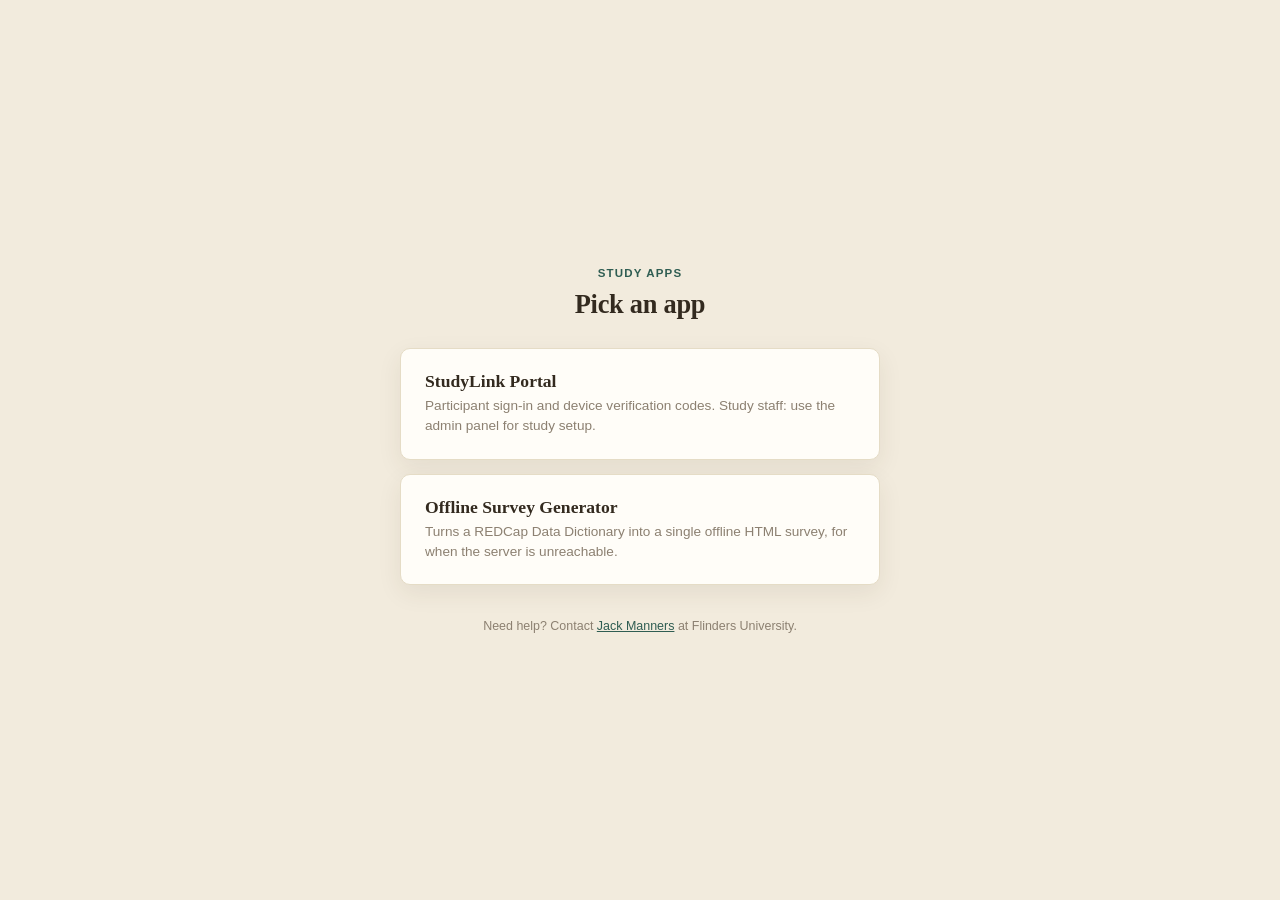
==== commit 2e2eab45: "Move StudyLink Portal into studylink/, add a homepage and subtle home links The repo now hosts multi" ====
--- a/index.html
+++ b/index.html
@@ -1,19 +1,24 @@
-<!DOCTYPE html>
+<!doctype html>
 <html lang="en">
 <head>
-<meta charset="UTF-8" />
-<meta name="viewport" content="width=device-width, initial-scale=1.0" />
-<title>StudyLink Portal</title>
-<link rel="icon" type="image/svg+xml" href="favicon.svg">
-<link rel="manifest" href="manifest.json">
-<meta name="theme-color" content="#2f5d52">
-<link rel="apple-touch-icon" href="icons/apple-touch-icon.png">
-<meta name="apple-mobile-web-app-capable" content="yes">
-<meta name="apple-mobile-web-app-status-bar-style" content="default">
-<meta name="apple-mobile-web-app-title" content="StudyLink">
-<link rel="preconnect" href="https://fonts.googleapis.com">
-<link rel="preconnect" href="https://fonts.gstatic.com" crossorigin>
-<link href="https://fonts.googleapis.com/css2?family=Fraunces:opsz,wght@9..144,500;9..144,600&family=Public+Sans:wght@400;500;600;700&display=swap" rel="stylesheet">
+<meta charset="utf-8">
+<meta name="viewport" content="width=device-width, initial-scale=1">
+<title>Study Apps</title>
+<link rel="icon" type="image/svg+xml" href="studylink/favicon.svg">
+<script>
+  // Anyone with an existing participant link or PWA shortcut lands here
+  // with no visible interruption: a `?base=` param, or a remembered study
+  // from a prior visit, sends them straight to the app instead of this
+  // picker. Runs before the page paints to avoid a flash of the picker.
+  (function () {
+    var params = new URLSearchParams(location.search);
+    var remembered = null;
+    try { remembered = localStorage.getItem('studylink_last_base'); } catch (e) {}
+    if (params.has('base') || remembered) {
+      location.replace('./studylink/' + location.search);
+    }
+  })();
+</script>
 <style>
   :root {
     --bg: #f2ebdd;
@@ -22,8 +27,6 @@
     --muted: #8c8071;
     --primary: #2f5d52;
     --primary-dark: #21453c;
-    --success: #4d7c5f;
-    --error: #b0503a;
     --border: #e5dcc6;
     --radius: 10px;
     --font-display: 'Fraunces', Georgia, 'Times New Roman', serif;
@@ -43,835 +46,75 @@
     color: var(--text);
     padding: 20px;
   }
-  .card {
-    width: 100%;
-    max-width: 420px;
-    background: var(--card-bg);
-    border: 1px solid var(--border);
-    border-radius: var(--radius);
-    box-shadow: 0 8px 24px rgba(64, 48, 24, 0.08);
-    padding: 34px 30px;
-  }
-  .flip-container {
-    width: 100%;
-    max-width: 420px;
-    perspective: 1400px;
-  }
-  .flip-inner {
-    position: relative;
-    width: 100%;
-    display: grid;
-    transform-style: preserve-3d;
-    transition: transform 0.7s cubic-bezier(0.4, 0.15, 0.2, 1);
-  }
-  .flip-inner.flipped {
-    transform: rotateY(180deg);
-  }
-  .flip-face {
-    grid-area: 1 / 1;
-    width: 100%;
-    align-self: start;
-    backface-visibility: hidden;
-    -webkit-backface-visibility: hidden;
-  }
-  .flip-face-back {
-    transform: rotateY(180deg);
-  }
+  .wrap { width: 100%; max-width: 480px; }
   .eyebrow {
-    font-family: var(--font-body);
     font-size: 0.72rem;
     font-weight: 600;
     letter-spacing: 0.1em;
     text-transform: uppercase;
     color: var(--primary);
-    margin: 0 0 12px;
+    margin: 0 0 10px;
+    text-align: center;
   }
   h1 {
     font-family: var(--font-display);
     font-size: 1.65rem;
     font-weight: 600;
     letter-spacing: -0.01em;
-    margin: 0 0 8px;
+    margin: 0 0 28px;
+    text-align: center;
   }
-  p.subtitle {
-    margin: 0 0 26px;
-    color: var(--muted);
-    font-size: 0.9rem;
-    line-height: 1.55;
-  }
-  label {
+  a.app-card {
     display: block;
-    font-size: 0.82rem;
-    font-weight: 600;
-    margin-bottom: 6px;
-    color: var(--text);
-  }
-  input[type="text"],
-  input[type="tel"],
-  input[type="number"] {
-    width: 100%;
-    padding: 12px 14px;
-    font-size: 1rem;
-    font-family: var(--font-body);
-    background: var(--bg);
-    color: var(--text);
+    background: var(--card-bg);
     border: 1px solid var(--border);
-    border-radius: 8px;
-    margin-bottom: 16px;
-    outline: none;
-    letter-spacing: 0.02em;
+    border-radius: var(--radius);
+    box-shadow: 0 8px 24px rgba(64, 48, 24, 0.08);
+    padding: 22px 24px;
+    margin-bottom: 14px;
+    text-decoration: none;
+    color: inherit;
     transition: border-color 0.15s;
   }
-  input:focus {
-    border-color: var(--primary);
+  a.app-card:hover { border-color: var(--primary); }
+  .app-name {
+    font-family: var(--font-display);
+    font-size: 1.1rem;
+    font-weight: 600;
+    margin-bottom: 4px;
   }
-  input::placeholder {
-    color: #b3a892;
-    letter-spacing: normal;
-  }
-  button {
-    width: 100%;
-    padding: 12px 16px;
-    font-family: var(--font-body);
-    font-size: 0.95rem;
-    font-weight: 600;
-    letter-spacing: 0.01em;
-    border: none;
-    border-radius: 8px;
-    background: var(--primary);
-    color: #fdfaf3;
-    cursor: pointer;
-    transition: background 0.15s, opacity 0.15s;
-    display: flex;
-    align-items: center;
-    justify-content: center;
-    gap: 8px;
-  }
-  button:hover:not(:disabled) { background: var(--primary-dark); }
-  button:disabled { opacity: 0.6; cursor: not-allowed; }
-  .hidden { display: none !important; }
-  .error-msg {
-    color: var(--error);
-    font-size: 0.85rem;
-    margin: -8px 0 16px;
-    min-height: 1em;
-  }
-  /* Plain spinner — used everywhere except the login button, which gets
-     the more elaborate breathing-dots .loader below. */
-  .spinner {
-    width: 20px;
-    height: 20px;
-    border: 2.5px solid rgba(0, 0, 0, 0.12);
-    border-top-color: var(--primary);
-    border-radius: 50%;
-    animation: spin 0.7s linear infinite;
-  }
-  @keyframes spin { to { transform: rotate(360deg); } }
-
-  .loader {
-    display: flex;
-    align-items: center;
-    justify-content: center;
-    gap: 7px;
-    height: 10px;
-  }
-  .loader span {
-    width: 8px;
-    height: 8px;
-    border-radius: 50%;
-    background: currentColor;
-    transform: scale(0.4);
-    opacity: 0.4;
-  }
-  .loader span:nth-child(1) { animation: dot-breathe-0 1.7s ease-in-out infinite; }
-  .loader span:nth-child(2) { animation: dot-breathe-1 1.7s ease-in-out infinite; }
-  .loader span:nth-child(3) { animation: dot-breathe-2 1.7s ease-in-out infinite; }
-  .loader span:nth-child(4) { animation: dot-breathe-3 1.7s ease-in-out infinite; }
-  .loader span:nth-child(5) { animation: dot-breathe-4 1.7s ease-in-out infinite; }
-  /* Each dot grows on the way left→right, then the rightmost dot shrinks
-     first and the leftmost last, so the "lit" region visibly contracts
-     right→left — a breathing sweep rather than five dots pulsing in place. */
-  @keyframes dot-breathe-0 {
-    0% { transform: scale(0.4); opacity: 0.4; }
-    10%, 90% { transform: scale(1); opacity: 1; }
-    100% { transform: scale(0.4); opacity: 0.4; }
-  }
-  @keyframes dot-breathe-1 {
-    0%, 10% { transform: scale(0.4); opacity: 0.4; }
-    20%, 80% { transform: scale(1); opacity: 1; }
-    90%, 100% { transform: scale(0.4); opacity: 0.4; }
-  }
-  @keyframes dot-breathe-2 {
-    0%, 20% { transform: scale(0.4); opacity: 0.4; }
-    30%, 70% { transform: scale(1); opacity: 1; }
-    80%, 100% { transform: scale(0.4); opacity: 0.4; }
-  }
-  @keyframes dot-breathe-3 {
-    0%, 30% { transform: scale(0.4); opacity: 0.4; }
-    40%, 60% { transform: scale(1); opacity: 1; }
-    70%, 100% { transform: scale(0.4); opacity: 0.4; }
-  }
-  @keyframes dot-breathe-4 {
-    0%, 40% { transform: scale(0.4); opacity: 0.4; }
-    50% { transform: scale(1); opacity: 1; }
-    60%, 100% { transform: scale(0.4); opacity: 0.4; }
-  }
-
-  .participant-badge {
-    display: inline-block;
-    max-width: 100%;
-    background: var(--bg);
-    border: 1px solid var(--border);
-    color: var(--primary-dark);
-    font-weight: 600;
-    letter-spacing: 0.01em;
-    padding: 4px 12px;
-    border-radius: 999px;
-    font-size: 0.76rem;
-    margin-bottom: 20px;
-    overflow-wrap: anywhere;
-  }
-  .status-line {
-    text-align: center;
-    color: var(--muted);
-    font-size: 0.88rem;
-    margin-top: 14px;
-    min-height: 1.2em;
-  }
-  .code-display {
-    text-align: center;
-    padding: 26px 10px;
-    border-radius: 10px;
-    background: var(--bg);
-    border: 1px solid var(--border);
-    margin-top: 18px;
-    transition: background 0.3s, border-color 0.3s, padding 0.3s;
-  }
-  .code-display.pulse {
-    animation: pulseIn 0.5s ease;
-  }
-  @keyframes pulseIn {
-    0% { transform: scale(0.96); opacity: 0; }
-    100% { transform: scale(1); opacity: 1; }
-  }
-  .code-value-row {
-    display: flex;
-    align-items: center;
-    justify-content: center;
-    gap: 10px;
-  }
-  .code-value {
-    font-family: var(--font-display);
-    font-size: 2.5rem;
-    font-weight: 600;
-    font-variant-numeric: tabular-nums;
-    letter-spacing: 0.1em;
-    color: var(--primary);
-    transition: font-size 0.3s, color 0.3s;
-  }
-  .copy-btn {
-    flex: none;
-    width: auto;
-    padding: 0;
-    display: inline-flex;
-    align-items: center;
-    justify-content: center;
-    background: none;
-    border: none;
-    color: var(--muted);
-    cursor: pointer;
-    transition: color 0.15s;
-  }
-  .copy-btn:hover { background: none; color: var(--primary); }
-  .copy-btn svg { width: 16px; height: 16px; display: block; }
-  .copy-btn.copied { color: var(--success); }
-  .code-value-row .copy-btn svg { width: 20px; height: 20px; }
-  /* Only match found, but stale — de-emphasize instead of announcing it
-     like a fresh code, since it likely isn't what the participant needs. */
-  .code-display.stale {
-    padding: 16px 10px;
-    background: transparent;
-  }
-  .code-display.stale .code-value {
-    font-size: 1.5rem;
-    color: var(--muted);
-    letter-spacing: 0.08em;
-  }
-  .code-age {
-    display: none;
-    margin-top: 6px;
-    font-size: 0.74rem;
-    color: var(--muted);
-  }
-  .code-display.stale .code-age {
-    display: block;
-  }
-  .code-subject {
-    margin-top: 8px;
-    font-size: 0.8rem;
-    color: var(--muted);
-    word-break: break-word;
-  }
-  .logout-link {
-    display: block;
-    text-align: center;
-    margin-top: 18px;
+  .app-desc {
     font-size: 0.85rem;
     color: var(--muted);
-    text-decoration: underline;
-    cursor: pointer;
-    background: none;
-    border: none;
-    width: auto;
-    padding: 0;
+    line-height: 1.5;
   }
-  .logout-link:hover { color: var(--text); background: none; }
-
-  .status-icon {
-    width: 34px;
-    height: 34px;
-    border-radius: 50%;
-    display: flex;
-    align-items: center;
-    justify-content: center;
-    margin-bottom: 14px;
-    background: var(--bg);
-  }
-  .status-icon.warn {
-    background: #f3e0d8;
-    color: var(--error);
-    font-family: var(--font-display);
-    font-weight: 700;
-  }
-
-  .health-check-trigger {
-    margin-top: 10px;
-  }
-  .health-check-item {
-    padding: 9px 0;
-    border-bottom: 1px solid var(--border);
-    font-size: 0.85rem;
-    display: flex;
-    gap: 8px;
-    align-items: flex-start;
-  }
-  .health-check-item:last-child { border-bottom: none; }
-  .health-check-mark {
-    flex: none;
-    width: 18px;
-    height: 18px;
-    border-radius: 50%;
-    display: flex;
-    align-items: center;
-    justify-content: center;
-    font-size: 0.7rem;
-    font-weight: 700;
-    color: #fff;
-  }
-  .health-check-mark.ok { background: var(--success); }
-  .health-check-mark.fail { background: var(--error); }
-  .health-check-detail {
-    margin-top: 2px;
-    font-size: 0.74rem;
-    color: var(--muted);
-    word-break: break-word;
-  }
-
   footer {
     text-align: center;
     font-size: 0.78rem;
     color: var(--muted);
-    max-width: 420px;
+    max-width: 480px;
   }
-  footer a {
-    color: var(--primary);
-    text-decoration: underline;
-  }
+  footer a { color: var(--primary); text-decoration: underline; }
   footer a:hover { color: var(--primary-dark); }
 </style>
 </head>
 <body>
+  <div class="wrap">
+    <p class="eyebrow">Study Apps</p>
+    <h1>Pick an app</h1>
 
-  <!-- Login / code retrieval, as a horizontal flip card -->
-  <div class="flip-container" id="flipContainer">
-    <div class="flip-inner" id="flipInner">
+    <a class="app-card" href="./studylink/">
+      <div class="app-name">StudyLink Portal</div>
+      <div class="app-desc">Participant sign-in and device verification codes. Study staff:
+        use the admin panel for study setup.</div>
+    </a>
 
-      <!-- Login screen (front face) -->
-      <div class="card flip-face" id="loginCard">
-        <p class="eyebrow" id="studyEyebrow">StudyLink Portal</p>
-        <h1>Sign in</h1>
-        <p class="subtitle">Enter your access token to retrieve your device verification code.</p>
-
-        <label for="studyBaseInput">Study</label>
-        <input type="text" id="studyBaseInput" list="studyBaseList" placeholder="e.g. samma.study" autocomplete="off" />
-        <datalist id="studyBaseList"></datalist>
-        <div class="error-msg" id="studyBaseError" role="alert"></div>
-
-        <form id="loginForm">
-          <label for="patientToken">Access Token</label>
-          <input type="text" id="patientToken" placeholder="Enter your token" required autocomplete="off" />
-          <div class="error-msg" id="loginError" role="alert"></div>
-          <button type="submit" id="loginBtn">
-            <span id="loginBtnText">Continue</span>
-          </button>
-        </form>
-        <button type="button" class="logout-link health-check-trigger" id="healthCheckBtn">Check system status</button>
-      </div>
-
-      <!-- Back face: code retrieval screen, or system-status panel -->
-      <div class="card flip-face flip-face-back" id="backFace">
-        <div id="codeCard">
-          <div class="participant-badge" id="participantBadge"></div>
-          <h1 id="codeHeading">Looking for your code</h1>
-          <p class="subtitle">We're watching your device's inbox — this updates automatically.</p>
-
-          <button id="fetchBtn">Waiting for code…</button>
-          <div class="status-line" id="statusLine" aria-live="polite"></div>
-
-          <div class="code-display hidden" id="codeDisplay">
-            <div class="code-value-row">
-              <div class="code-value" id="codeValue"></div>
-              <button type="button" class="copy-btn" id="copyPrimaryBtn" aria-label="Copy code"></button>
-            </div>
-            <div class="code-subject" id="codeSubject"></div>
-            <div class="code-age" id="codeAge"></div>
-          </div>
-
-          <button type="button" class="logout-link" id="logoutBtn">Sign out</button>
-        </div>
-
-        <div id="healthCard" class="hidden">
-          <p class="eyebrow">StudyLink Portal</p>
-          <h1>System status</h1>
-          <p class="subtitle">Checks the backend's config, REDCap connectivity, and Gmail access.</p>
-          <div id="healthResults" aria-live="polite"></div>
-          <button type="button" class="logout-link health-check-trigger" id="healthBackBtn">Back to sign in</button>
-        </div>
-      </div>
-
-    </div>
+    <a class="app-card" href="./offline-redcap/">
+      <div class="app-name">Offline Survey Generator</div>
+      <div class="app-desc">Turns a REDCap Data Dictionary into a single offline HTML survey,
+        for when the server is unreachable.</div>
+    </a>
   </div>
-
-  <footer>
-    Need help? Contact <a href="mailto:jack.manners@flinders.edu.au">Jack Manners</a> at Flinders University.
-  </footer>
-
-<script>
-  // ── Configuration ────────────────────────────────────────────────────
-  // This site talks to one Apps Script deployment. Which study a visitor
-  // hits is picked by a `?base=value` query param — the backend resolves
-  // everything else (REDCap config, display name, dedicated vs forwarded)
-  // from its own Script Properties. See backend/Code.gs.
-  const APPS_SCRIPT_URL = 'https://script.google.com/macros/s/AKfycbwiiGSyvZVQu3YsOCex7F7COPdEGtF26VEbgBn6jhNqsBMx2fxoNR5owNkuV1xASe0FwQ/exec';
-
-  if ('serviceWorker' in navigator) {
-    window.addEventListener('load', () => navigator.serviceWorker.register('sw.js'));
-  }
-
-  let STUDY_NAME = null;
-  let STUDY_BASE = null;
-
-  const POLL_INTERVAL_MS = 5000;
-  const MAX_POLL_ATTEMPTS = 24; // 24 * 5s = 120s
-  const AUTO_RECHECK_MS = 30000; // re-run the fetch cycle this often while idle
-
-  // ── State ────────────────────────────────────────────────────────────
-  let currentToken = null;
-  let pollTimer = null;
-  let pollAttempts = 0;
-  let autoRecheckTimer = null;
-
-  const flipContainer = document.getElementById('flipContainer');
-  const flipInner = document.getElementById('flipInner');
-
-  const loginForm = document.getElementById('loginForm');
-  const loginBtn = document.getElementById('loginBtn');
-  const loginBtnText = document.getElementById('loginBtnText');
-  const loginError = document.getElementById('loginError');
-
-  const participantBadge = document.getElementById('participantBadge');
-  const fetchBtn = document.getElementById('fetchBtn');
-  const statusLine = document.getElementById('statusLine');
-  const codeDisplay = document.getElementById('codeDisplay');
-  const codeValue = document.getElementById('codeValue');
-  const copyPrimaryBtn = document.getElementById('copyPrimaryBtn');
-  const codeSubject = document.getElementById('codeSubject');
-  const codeAge = document.getElementById('codeAge');
-  const logoutBtn = document.getElementById('logoutBtn');
-
-  const studyBaseInput = document.getElementById('studyBaseInput');
-  const studyBaseList = document.getElementById('studyBaseList');
-  const studyBaseError = document.getElementById('studyBaseError');
-  const patientTokenInput = document.getElementById('patientToken');
-
-  // ── Study resolution ─────────────────────────────────────────────────
-  // A ?base= link param is the normal path. But an installed PWA opens at
-  // a bare start_url with no query string, so we also remember the last
-  // resolved study (and a short history of others) in localStorage and
-  // let the participant type/pick one directly above the token field.
-  const LAST_BASE_KEY = 'studylink_last_base';
-  const RECENT_STUDIES_KEY = 'studylink_recent_studies';
-  const MAX_RECENT_STUDIES = 6;
-
-  populateStudyDatalist();
-  initStudy();
-
-  function getRecentStudies() {
-    try {
-      const raw = localStorage.getItem(RECENT_STUDIES_KEY);
-      const list = raw ? JSON.parse(raw) : [];
-      return Array.isArray(list) ? list : [];
-    } catch (err) {
-      return [];
-    }
-  }
-
-  function rememberStudy(base, name) {
-    const list = getRecentStudies().filter((s) => s.base !== base);
-    list.unshift({ base: base, name: name });
-    localStorage.setItem(RECENT_STUDIES_KEY, JSON.stringify(list.slice(0, MAX_RECENT_STUDIES)));
-    localStorage.setItem(LAST_BASE_KEY, base);
-    populateStudyDatalist();
-  }
-
-  function populateStudyDatalist() {
-    studyBaseList.innerHTML = getRecentStudies()
-      .map((s) => '<option value="' + escapeHtml(s.base) + '">' + escapeHtml(s.name) + '</option>')
-      .join('');
-  }
-
-  async function initStudy() {
-    const urlBase = new URLSearchParams(window.location.search).get('base');
-    const base = urlBase || localStorage.getItem(LAST_BASE_KEY) || '';
-    studyBaseInput.value = base;
-
-    if (!base) {
-      setStudyResolved(false);
-      return;
-    }
-
-    await resolveStudy(base);
-
-    const prefillToken = new URLSearchParams(window.location.search).get('token');
-    if (prefillToken) {
-      patientTokenInput.value = prefillToken;
-    }
-  }
-
-  async function resolveStudy(base) {
-    STUDY_BASE = base;
-    studyBaseError.textContent = '';
-
-    let result;
-    try {
-      result = await callBackend('studyInfo', {});
-    } catch (err) {
-      studyBaseError.textContent = 'Could not reach the server. Please check your connection.';
-      setStudyResolved(false);
-      return;
-    }
-
-    if (!result.success) {
-      studyBaseError.textContent = 'Unknown study. Please check the identifier your research team provided.';
-      setStudyResolved(false);
-      return;
-    }
-
-    STUDY_NAME = result.name || 'StudyLink Portal';
-    document.title = STUDY_NAME;
-    document.getElementById('studyEyebrow').textContent = STUDY_NAME;
-    rememberStudy(base, STUDY_NAME);
-    setStudyResolved(true);
-  }
-
-  function setStudyResolved(resolved) {
-    patientTokenInput.disabled = !resolved;
-    loginBtn.disabled = !resolved;
-    if (!resolved) {
-      document.getElementById('studyEyebrow').textContent = 'StudyLink Portal';
-      document.title = 'StudyLink Portal';
-    }
-  }
-
-  studyBaseInput.addEventListener('change', () => {
-    const base = studyBaseInput.value.trim();
-    if (base && base !== STUDY_BASE) {
-      resolveStudy(base);
-    } else if (!base) {
-      setStudyResolved(false);
-    }
-  });
-
-  // Sending as text/plain avoids a CORS preflight against the Apps Script
-  // endpoint (which cannot answer OPTIONS). The body is still JSON.
-  // `base` is always included so a shared hub deployment (serving
-  // multiple forwarded-mail studies from one Apps Script) knows which
-  // study's config to use — a dedicated single-study deployment just
-  // ignores it.
-  async function callBackend(action, extra) {
-    const response = await fetch(APPS_SCRIPT_URL, {
-      method: 'POST',
-      headers: { 'Content-Type': 'text/plain;charset=utf-8' },
-      body: JSON.stringify(Object.assign({ action: action, base: STUDY_BASE }, extra))
-    });
-    if (!response.ok) {
-      throw new Error('Network error (' + response.status + ')');
-    }
-    return response.json();
-  }
-
-  // ── Login ────────────────────────────────────────────────────────────
-  loginForm.addEventListener('submit', async (e) => {
-    e.preventDefault();
-    const token = document.getElementById('patientToken').value.trim();
-    if (!token) return;
-
-    loginError.textContent = '';
-    setLoginLoading(true);
-
-    try {
-      const result = await callBackend('verify', { token: token });
-      if (result.success) {
-        currentToken = token;
-        showCodeScreen(result.address);
-      } else {
-        loginError.textContent = result.error || 'Verification failed.';
-      }
-    } catch (err) {
-      loginError.textContent = 'Could not reach the server. Please try again.';
-    } finally {
-      setLoginLoading(false);
-    }
-  });
-
-  function setLoginLoading(isLoading) {
-    loginBtn.disabled = isLoading;
-    loginBtnText.textContent = isLoading ? '' : 'Continue';
-    if (isLoading) {
-      loginBtn.innerHTML = '<span class="loader"><span></span><span></span><span></span><span></span><span></span></span>';
-    } else {
-      loginBtn.innerHTML = '<span id="loginBtnText">Continue</span>';
-    }
-  }
-
-  function showCodeScreen(address) {
-    participantBadge.textContent = address || 'Signed in';
-    flipInner.classList.add('flipped');
-    startPolling();
-  }
-
-  logoutBtn.addEventListener('click', () => {
-    resetCodeScreen();
-    clearAutoRecheck();
-    currentToken = null;
-    document.getElementById('patientToken').value = '';
-    flipInner.classList.remove('flipped');
-  });
-
-  // ── Code fetch + polling ─────────────────────────────────────────────
-  fetchBtn.addEventListener('click', startPolling);
-
-  function resetCodeScreen() {
-    stopPolling();
-    fetchBtn.disabled = false;
-    fetchBtn.textContent = 'Fetch Device Code';
-    statusLine.textContent = '';
-    codeDisplay.classList.add('hidden');
-    codeDisplay.classList.remove('pulse');
-    codeDisplay.classList.remove('stale');
-    codeAge.textContent = '';
-  }
-
-  function startPolling() {
-    // Every call to startPolling — manual click, initial login, or an
-    // auto-recheck firing — resets the 30s auto-recheck clock from here.
-    scheduleAutoRecheck();
-    pollAttempts = 0;
-    fetchBtn.disabled = true;
-    codeDisplay.classList.add('hidden');
-    fetchBtn.textContent = 'Waiting for code...';
-    pollOnce();
-    pollTimer = setInterval(pollOnce, POLL_INTERVAL_MS);
-  }
-
-  function stopPolling() {
-    if (pollTimer) {
-      clearInterval(pollTimer);
-      pollTimer = null;
-    }
-  }
-
-  // Re-runs the same check as a manual "Fetch Device Code" press, every
-  // AUTO_RECHECK_MS, as long as this screen stays open. Skips a tick if a
-  // fetch cycle is still actively running (pollTimer set) rather than
-  // interrupting it. Resets (not just continues) on every startPolling()
-  // call, so a manual press pushes the next auto-recheck 30s further out.
-  function scheduleAutoRecheck() {
-    if (autoRecheckTimer) clearInterval(autoRecheckTimer);
-    autoRecheckTimer = setInterval(() => {
-      if (!pollTimer) startPolling();
-    }, AUTO_RECHECK_MS);
-  }
-
-  function clearAutoRecheck() {
-    if (autoRecheckTimer) {
-      clearInterval(autoRecheckTimer);
-      autoRecheckTimer = null;
-    }
-  }
-
-  async function pollOnce() {
-    pollAttempts++;
-    const secondsLeft = Math.max(0, (MAX_POLL_ATTEMPTS - pollAttempts) * (POLL_INTERVAL_MS / 1000));
-    statusLine.textContent = 'Checking for code... (' + secondsLeft + 's remaining)';
-
-    try {
-      const result = await callBackend('fetchCode', { token: currentToken });
-      if (result.found && result.code) {
-        stopPolling();
-        showCode(result);
-        return;
-      }
-      if (result.error) {
-        stopPolling();
-        statusLine.textContent = result.error;
-        fetchBtn.disabled = false;
-        fetchBtn.textContent = 'Fetch Device Code';
-        return;
-      }
-    } catch (err) {
-      // Transient network errors are ignored; polling continues until timeout.
-    }
-
-    if (pollAttempts >= MAX_POLL_ATTEMPTS) {
-      stopPolling();
-      statusLine.textContent = 'No code received within 2 minutes. Please try again.';
-      fetchBtn.disabled = false;
-      fetchBtn.textContent = 'Fetch Device Code';
-    }
-  }
-
-  // Known device-vendor senders, matched against the email subject and
-  // From address. Add more as new providers come on board.
-  const STALE_THRESHOLD_MINUTES = 10;
-  const VENDOR_MATCHERS = [
-    { label: 'Withings', pattern: /withings/i },
-    { label: 'OSA Guide', pattern: /osa[\s-]?guide/i }
-  ];
-
-  function vendorLabel(subject, from) {
-    const haystack = (subject || '') + ' ' + (from || '');
-    const match = VENDOR_MATCHERS.find((v) => v.pattern.test(haystack));
-    return match ? match.label : '';
-  }
-
-  // Only the single most recent matching code is shown.
-  function showCode(result) {
-    fetchBtn.disabled = false;
-    fetchBtn.textContent = 'Fetch Device Code';
-    statusLine.textContent = 'Code received.';
-    codeValue.textContent = result.code;
-    copyPrimaryBtn.dataset.code = result.code;
-    codeSubject.textContent = vendorLabel(result.subject, result.from);
-
-    const ageMinutes = (Date.now() - new Date(result.receivedAt).getTime()) / 60000;
-    const stale = ageMinutes >= STALE_THRESHOLD_MINUTES;
-    codeAge.textContent = stale ? 'Received ' + relativeTime(result.receivedAt) : '';
-    codeDisplay.classList.toggle('stale', stale);
-
-    codeDisplay.classList.remove('hidden');
-    codeDisplay.classList.add('pulse');
-  }
-
-  // ── Copy to clipboard ────────────────────────────────────────────────
-  const COPY_ICON_SVG = '<svg viewBox="0 0 24 24" fill="none" stroke="currentColor" stroke-width="2" ' +
-    'stroke-linecap="round" stroke-linejoin="round"><rect x="9" y="9" width="13" height="13" rx="2"></rect>' +
-    '<path d="M5 15H4a2 2 0 0 1-2-2V4a2 2 0 0 1 2-2h9a2 2 0 0 1 2 2v1"></path></svg>';
-  const CHECK_ICON_SVG = '<svg viewBox="0 0 24 24" fill="none" stroke="currentColor" stroke-width="2.5" ' +
-    'stroke-linecap="round" stroke-linejoin="round"><polyline points="20 6 9 17 4 12"></polyline></svg>';
-
-  copyPrimaryBtn.innerHTML = COPY_ICON_SVG;
-  copyPrimaryBtn.addEventListener('click', () => copyCode(copyPrimaryBtn, copyPrimaryBtn.dataset.code));
-
-  async function copyCode(button, code) {
-    if (!code) return;
-    try {
-      await navigator.clipboard.writeText(code);
-    } catch (err) {
-      // Clipboard API needs a secure context/permission; fall back to a
-      // hidden textarea + execCommand for older or restricted browsers.
-      const textarea = document.createElement('textarea');
-      textarea.value = code;
-      textarea.style.position = 'fixed';
-      textarea.style.opacity = '0';
-      document.body.appendChild(textarea);
-      textarea.select();
-      try { document.execCommand('copy'); } catch (err2) { /* give up quietly */ }
-      document.body.removeChild(textarea);
-    }
-    const original = button.innerHTML;
-    button.innerHTML = CHECK_ICON_SVG;
-    button.classList.add('copied');
-    setTimeout(() => {
-      button.innerHTML = original;
-      button.classList.remove('copied');
-    }, 1500);
-  }
-
-  function relativeTime(isoString) {
-    const minutes = Math.max(0, Math.round((Date.now() - new Date(isoString).getTime()) / 60000));
-    if (minutes < 1) return 'just now';
-    if (minutes === 1) return '1 min ago';
-    if (minutes < 60) return minutes + ' min ago';
-    const hours = Math.round(minutes / 60);
-    return hours === 1 ? '1 hr ago' : hours + ' hrs ago';
-  }
-
-  function escapeHtml(str) {
-    const div = document.createElement('div');
-    div.textContent = str;
-    return div.innerHTML;
-  }
-
-  // ── System status (health check) ─────────────────────────────────────
-  const healthCheckBtn = document.getElementById('healthCheckBtn');
-  const healthBackBtn = document.getElementById('healthBackBtn');
-  const healthCard = document.getElementById('healthCard');
-  const healthResults = document.getElementById('healthResults');
-  const codeCardPanel = document.getElementById('codeCard');
-
-  healthCheckBtn.addEventListener('click', async () => {
-    codeCardPanel.classList.add('hidden');
-    healthCard.classList.remove('hidden');
-    healthResults.innerHTML = '<span class="spinner"></span>';
-    flipInner.classList.add('flipped');
-
-    try {
-      const result = await callBackend('healthCheck', {});
-      renderHealthResults(result.checks || []);
-    } catch (err) {
-      healthResults.innerHTML = '<p class="subtitle">Could not reach the server.</p>';
-    }
-  });
-
-  healthBackBtn.addEventListener('click', () => {
-    flipInner.classList.remove('flipped');
-    healthCard.classList.add('hidden');
-    codeCardPanel.classList.remove('hidden');
-  });
-
-  function renderHealthResults(checks) {
-    if (checks.length === 0) {
-      healthResults.innerHTML = '<p class="subtitle">No results returned.</p>';
-      return;
-    }
-    healthResults.innerHTML = checks.map((c) => {
-      const mark = c.ok ? '<span class="health-check-mark ok">✓</span>' : '<span class="health-check-mark fail">✕</span>';
-      const detail = c.detail ? '<div class="health-check-detail">' + escapeHtml(c.detail) + '</div>' : '';
-      return '<div class="health-check-item">' + mark +
-        '<div><div>' + escapeHtml(c.label) + '</div>' + detail + '</div></div>';
-    }).join('');
-  }
-</script>
+  <footer>Need help? Contact <a href="mailto:jack.manners@flinders.edu.au">Jack Manners</a> at Flinders University.</footer>
 </body>
 </html>
